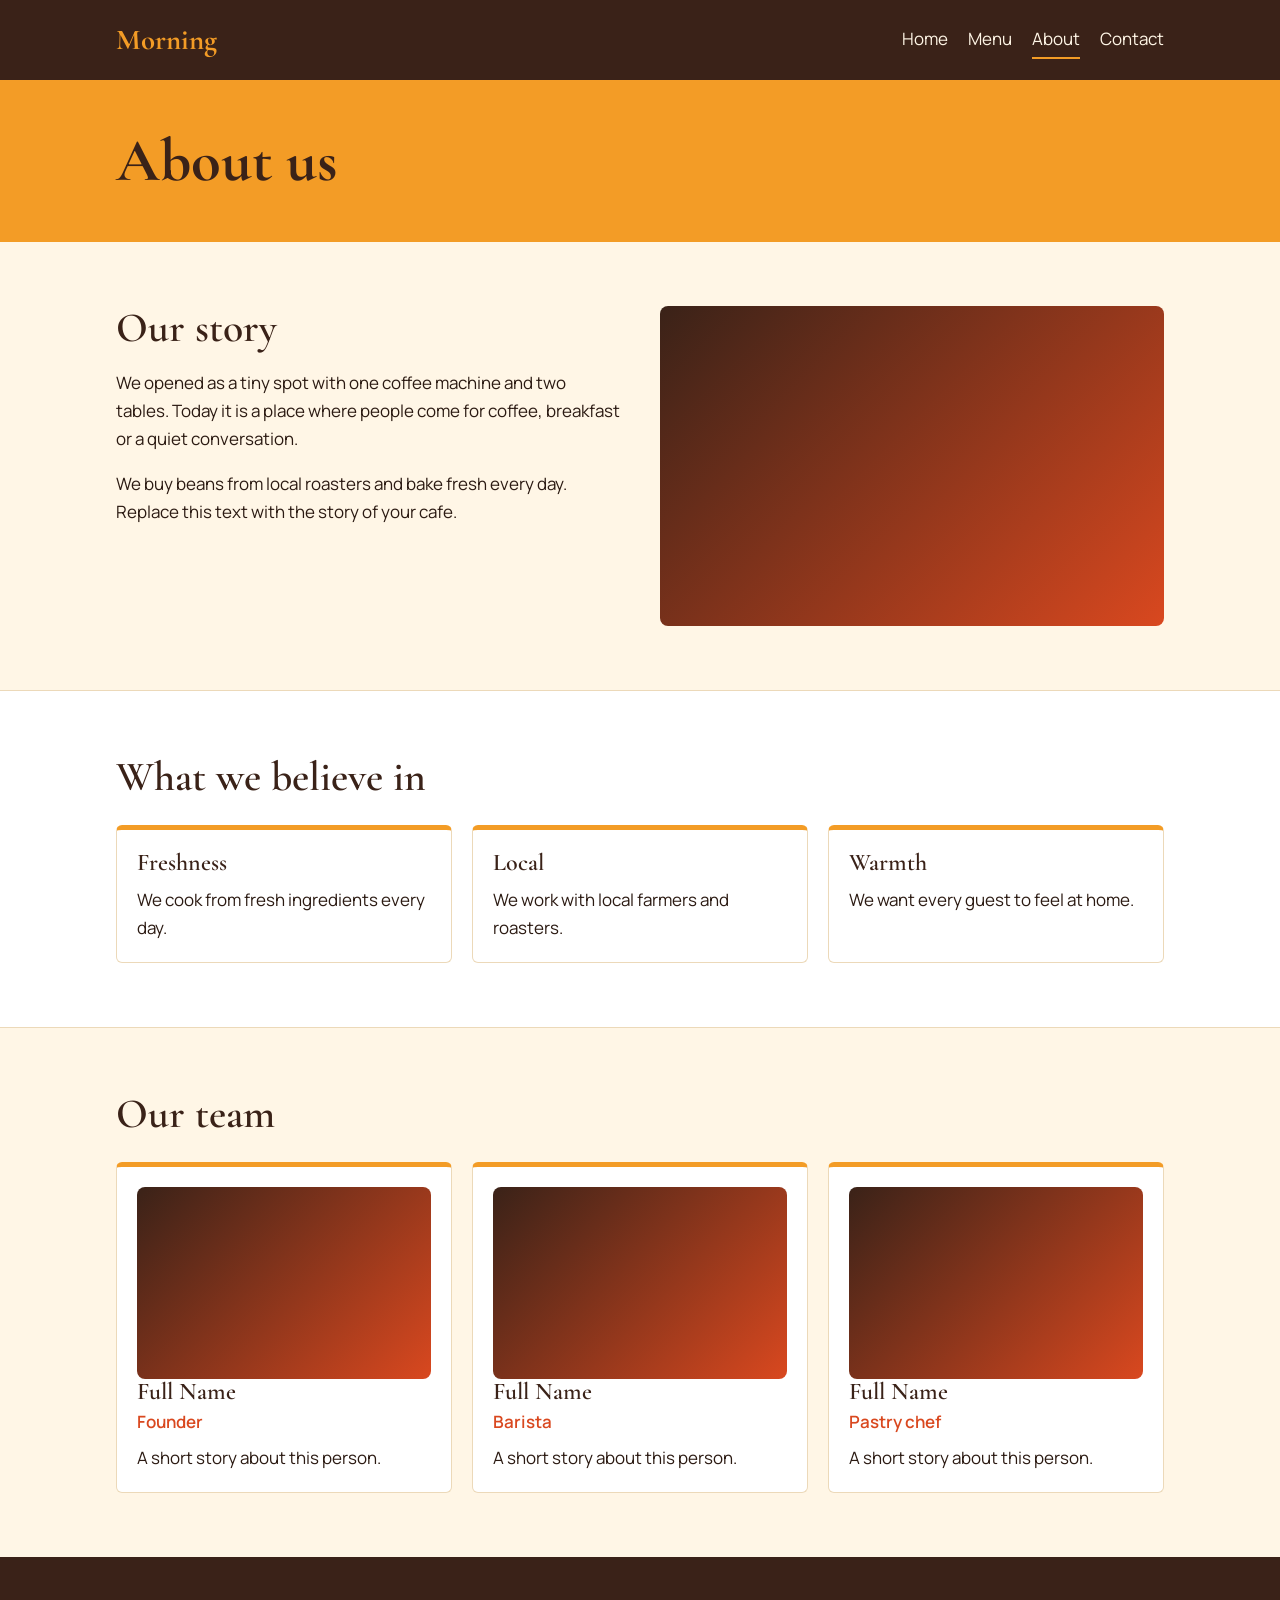
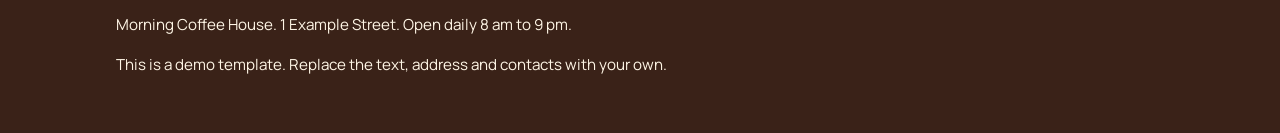
==== about.html @ fd695978 "Add files via upload" ====
<!DOCTYPE html>
<html lang="en">
<head>
  <meta charset="UTF-8">
  <meta name="viewport" content="width=device-width, initial-scale=1">
  <title>About: Morning Coffee House</title>
  <meta name="description" content="Our story, our team and what we believe in.">
  <link rel="stylesheet" href="style.css">
</head>
<body>
  <header class="site-header"><div class="wrap">
    <a class="logo" href="index.html">Morning</a>
    <nav>
      <a href="index.html">Home</a>
      <a href="menu.html">Menu</a>
      <a href="about.html" aria-current="page">About</a>
      <a href="contacts.html">Contact</a>
    </nav>
  </div></header>
  <main>
    <div class="page-title"><div class="wrap"><h1>About us</h1></div></div>

    <section><div class="wrap two">
      <div>
        <h2>Our story</h2>
        <p>We opened as a tiny spot with one coffee machine and two tables. Today it is a place where people come for coffee, breakfast or a quiet conversation.</p>
        <p>We buy beans from local roasters and bake fresh every day. Replace this text with the story of your cafe.</p>
      </div>
      <!-- Replace this block with a photo: <img src="images/about.jpg" alt="Description"> -->
      <div class="photo" role="img" aria-label="Photo placeholder"></div>
    </div></section>

    <section class="band"><div class="wrap">
      <h2>What we believe in</h2>
      <div class="cards">
        <div class="card"><h3>Freshness</h3><p>We cook from fresh ingredients every day.</p></div>
        <div class="card"><h3>Local</h3><p>We work with local farmers and roasters.</p></div>
        <div class="card"><h3>Warmth</h3><p>We want every guest to feel at home.</p></div>
      </div>
    </div></section>

    <section class="team"><div class="wrap">
      <h2>Our team</h2>
      <div class="cards">
        <div class="card"><div class="photo small" role="img" aria-label="Team member photo"></div><h3>Full Name</h3><p class="role">Founder</p><p>A short story about this person.</p></div>
        <div class="card"><div class="photo small" role="img" aria-label="Team member photo"></div><h3>Full Name</h3><p class="role">Barista</p><p>A short story about this person.</p></div>
        <div class="card"><div class="photo small" role="img" aria-label="Team member photo"></div><h3>Full Name</h3><p class="role">Pastry chef</p><p>A short story about this person.</p></div>
      </div>
    </div></section>
  </main>
  <footer class="site-footer"><div class="wrap">
    <p>Morning Coffee House. 1 Example Street. Open daily 8 am to 9 pm.</p>
    <p>This is a demo template. Replace the text, address and contacts with your own.</p>
  </div></footer>
</body>
</html>
---- style.css ----
/* Fonts are stored in the fonts folder (SIL OFL license, see fonts/OFL-*.txt) */
@font-face {
  font-family: "Cormorant Garamond";
  src: url("fonts/CormorantGaramond-VariableFont_wght.ttf") format("truetype");
  font-weight: 300 700;
  font-style: normal;
  font-display: swap;
}
@font-face {
  font-family: "Manrope";
  src: url("fonts/Manrope-VariableFont_wght.ttf") format("truetype");
  font-weight: 200 800;
  font-style: normal;
  font-display: swap;
}

/* CAFE WEBSITE TEMPLATE. Change colors and fonts here, in the :root block */
:root {
  --dark: #3a2218;    /* coffee brown: header, footer, headings */
  --accent: #f39c26;  /* bright amber: main accent */
  --hot: #d9481f;     /* red-orange: prices, links, small details */
  --paper: #fff6e6;   /* warm page background */
  --white: #ffffff;
  --ink: #2b1a12;     /* text color */
  --line: #ecd9b9;
  --font-head: "Cormorant Garamond", Georgia, serif;
  --font-body: "Manrope", system-ui, sans-serif;
}
* { box-sizing: border-box; }
body { margin: 0; font: 1.0625rem/1.65 var(--font-body); color: var(--ink); background: var(--paper); }
h1, h2, h3 { font-family: var(--font-head); line-height: 1.1; margin: 0 0 .4em; color: var(--dark); }
h1 { font-size: clamp(2.6rem, 8vw, 5rem); font-weight: 700; }
h2 { font-size: clamp(1.8rem, 4vw, 2.6rem); font-weight: 600; }
h3 { font-size: 1.5rem; font-weight: 600; }
a { color: var(--hot); }
:focus-visible { outline: 3px solid var(--hot); outline-offset: 3px; }
.wrap { max-width: 68rem; margin: 0 auto; padding: 0 1.25rem; }

/* Header */
.site-header { background: var(--dark); color: var(--paper); }
.site-header .wrap { display: flex; flex-wrap: wrap; gap: .5rem 2rem; justify-content: space-between; align-items: center; padding-top: 1rem; padding-bottom: 1rem; }
.logo { font-family: var(--font-head); font-size: 1.8rem; font-weight: 700; color: var(--accent); text-decoration: none; }
.site-header nav { display: flex; flex-wrap: wrap; gap: 1.25rem; }
.site-header nav a { color: var(--paper); text-decoration: none; padding: .25rem 0; }
.site-header nav a:hover { color: var(--accent); }
.site-header nav a[aria-current="page"] { border-bottom: 2px solid var(--accent); }

/* Hero on a bright amber background */
.hero { background: var(--accent); color: var(--dark); padding: 4rem 0 5rem; }
.hero .wrap { display: grid; gap: 2.5rem; grid-template-columns: 1.2fr 1fr; align-items: center; }
.hero p { font-size: 1.2rem; max-width: 30rem; }
.page-title { background: var(--accent); padding: 3rem 0; }
.page-title h1 { margin: 0; font-size: clamp(2.2rem, 6vw, 3.8rem); }
.photo { min-height: 20rem; border-radius: 8px; background: linear-gradient(135deg, var(--dark), var(--hot)); }
.photo.small { min-height: 12rem; }
.btn { display: inline-block; padding: .85rem 1.6rem; border: 2px solid var(--dark); border-radius: 6px; background: var(--dark); color: var(--paper); font: inherit; font-weight: 700; text-decoration: none; cursor: pointer; }
.btn:hover { background: var(--hot); border-color: var(--hot); }
.btn.outline { background: transparent; color: var(--dark); margin-left: .5rem; }
.btn.outline:hover { background: var(--dark); color: var(--paper); border-color: var(--dark); }

/* Sections and cards */
section { padding: 4rem 0; }
.cards { display: grid; gap: 1.25rem; grid-template-columns: repeat(auto-fit, minmax(15rem, 1fr)); margin-top: 1.5rem; }
.card { background: var(--white); border: 1px solid var(--line); border-top: 5px solid var(--accent); border-radius: 6px; padding: 1.25rem; }
.card p { margin: 0; }
.band { background: var(--white); border-block: 1px solid var(--line); }
.two { display: grid; gap: 2.5rem; grid-template-columns: 1fr 1fr; align-items: start; }
.hours { display: grid; gap: .25rem; max-width: 22rem; }
.hours div { display: flex; justify-content: space-between; border-bottom: 1px dotted var(--line); }
.team .card h3 { margin-bottom: .1em; }
.team .role { color: var(--hot); font-weight: 600; margin-bottom: .5rem; }

/* Menu */
.menu-group { margin-bottom: 3rem; }
.item { display: flex; gap: 1rem; align-items: baseline; padding: .75rem 0; border-bottom: 1px solid var(--line); }
.item .name { font-weight: 600; }
.item .desc { display: block; font-size: .95rem; opacity: .8; font-weight: 400; }
.item .dots { flex: 1; border-bottom: 2px dotted var(--line); transform: translateY(-4px); }
.item .price { font-weight: 700; white-space: nowrap; color: var(--hot); }

/* Form */
form { display: grid; gap: 1rem; }
label { font-weight: 600; display: grid; gap: .3rem; }
input, textarea { font: inherit; padding: .7rem .8rem; border: 1.5px solid var(--line); border-radius: 6px; background: var(--white); color: var(--ink); }
input:focus, textarea:focus { outline: 3px solid var(--accent); border-color: var(--dark); }
textarea { min-height: 8rem; resize: vertical; }
.map { min-height: 16rem; border-radius: 8px; background: repeating-linear-gradient(45deg, var(--line), var(--line) 12px, var(--paper) 12px, var(--paper) 24px); display: grid; place-items: center; text-align: center; padding: 1rem; font-weight: 600; }

.site-footer { background: var(--dark); color: var(--paper); padding: 2.5rem 0; font-size: .95rem; }
.site-footer a { color: var(--accent); }

@media (max-width: 44rem) {
  .hero .wrap, .two { grid-template-columns: 1fr; }
  .photo { min-height: 12rem; }
  .btn.outline { margin: .75rem 0 0; }
}

/* Documentation page */
.docs h2 { margin-top: 2.5rem; }
.docs ol, .docs ul { padding-left: 1.4rem; }
.docs code { background: var(--white); border: 1px solid var(--line); border-radius: 4px; padding: .1em .35em; font-size: .92em; }
.docs pre { background: var(--dark); color: var(--paper); padding: 1rem; border-radius: 6px; overflow-x: auto; }
.docs pre code { background: none; border: 0; padding: 0; color: inherit; }
.docs table { border-collapse: collapse; width: 100%; background: var(--white); }
.docs th, .docs td { border: 1px solid var(--line); padding: .6rem .8rem; text-align: left; vertical-align: top; }
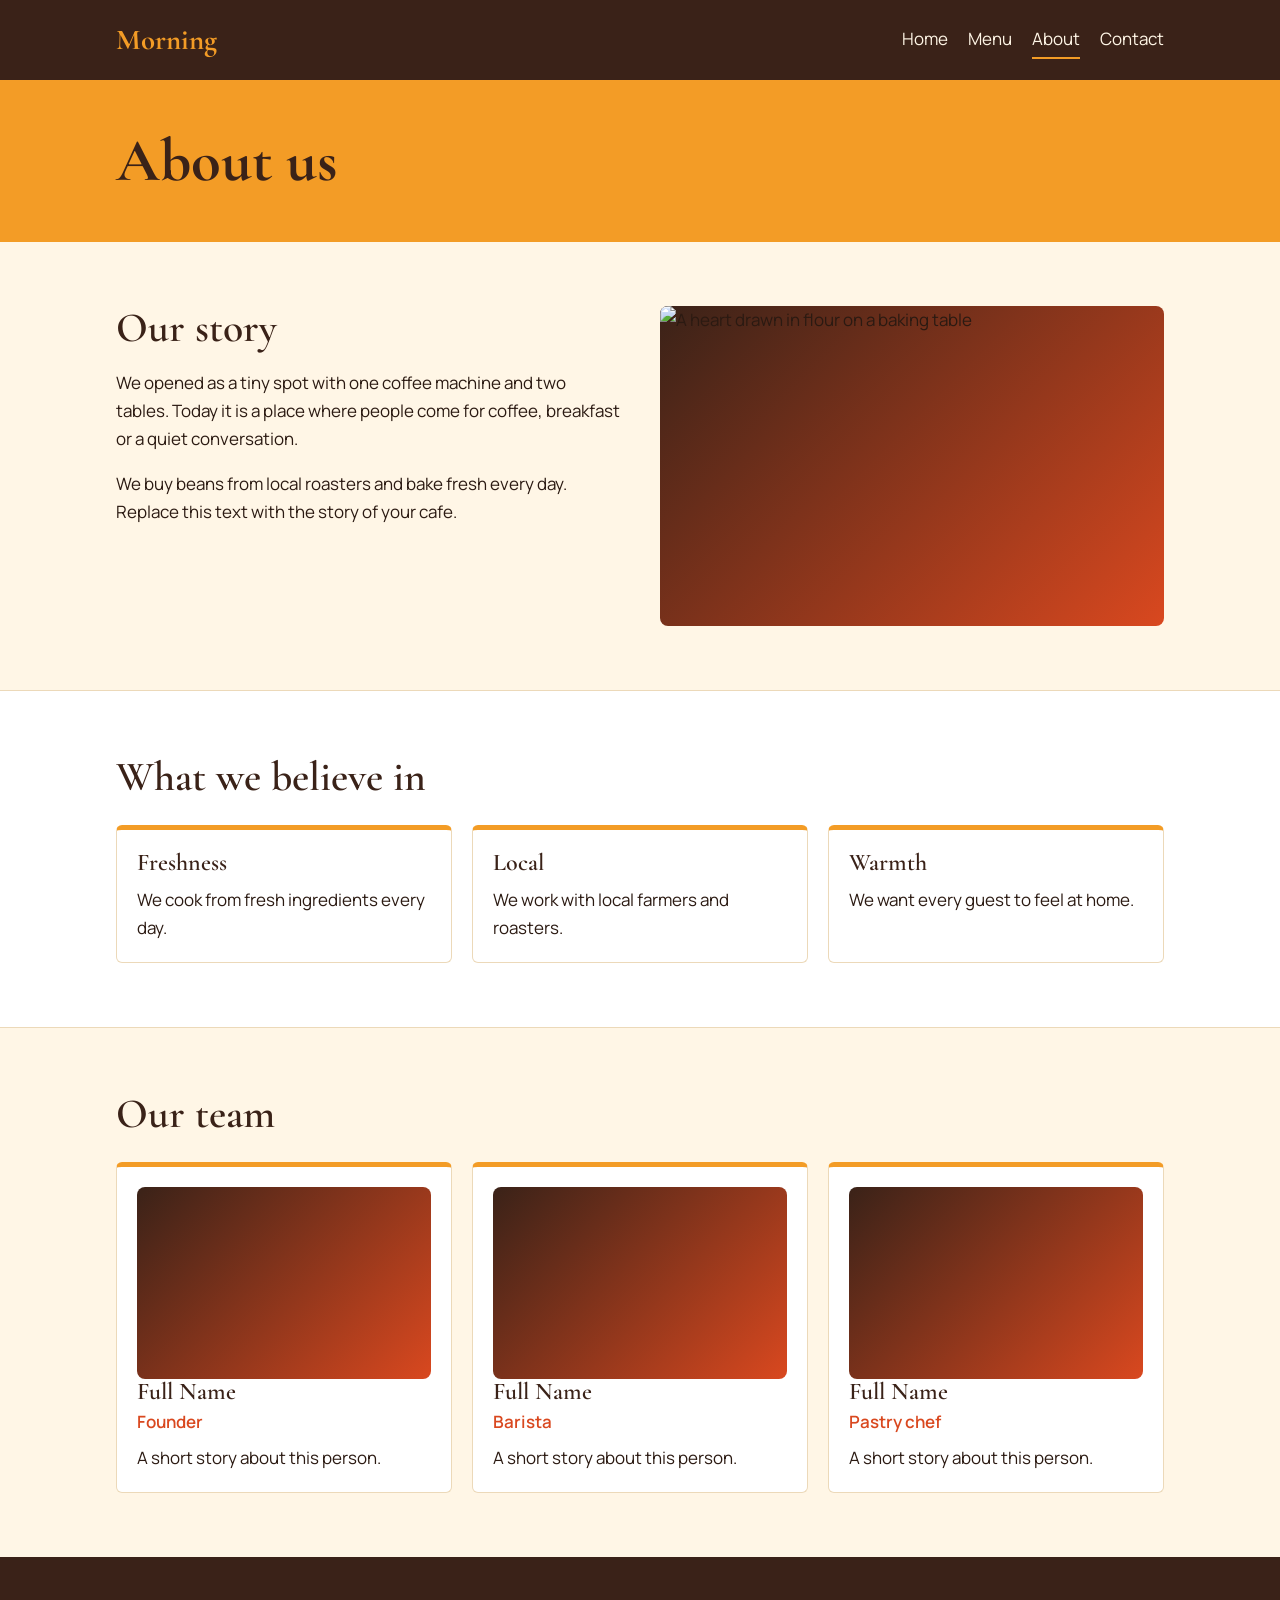
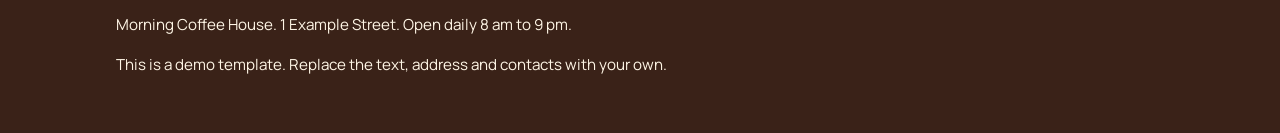
==== commit 6484afb4: "Add files via upload" ====
--- a/about.html
+++ b/about.html
@@ -27,7 +27,7 @@
         <p>We buy beans from local roasters and bake fresh every day. Replace this text with the story of your cafe.</p>
       </div>
       <!-- Replace this block with a photo: <img src="images/about.jpg" alt="Description"> -->
-      <div class="photo" role="img" aria-label="Photo placeholder"></div>
+      <div class="photo"><img src="images/about.jpg" alt="A heart drawn in flour on a baking table" loading="lazy"></div>
     </div></section>
 
     <section class="band"><div class="wrap">
--- a/style.css
+++ b/style.css
@@ -103,3 +103,7 @@
 .docs pre code { background: none; border: 0; padding: 0; color: inherit; }
 .docs table { border-collapse: collapse; width: 100%; background: var(--white); }
 .docs th, .docs td { border: 1px solid var(--line); padding: .6rem .8rem; text-align: left; vertical-align: top; }
+
+/* Photos: an <img> placed inside .photo fills the block and is cropped neatly */
+.photo { position: relative; overflow: hidden; }
+.photo img { position: absolute; inset: 0; width: 100%; height: 100%; object-fit: cover; display: block; }
